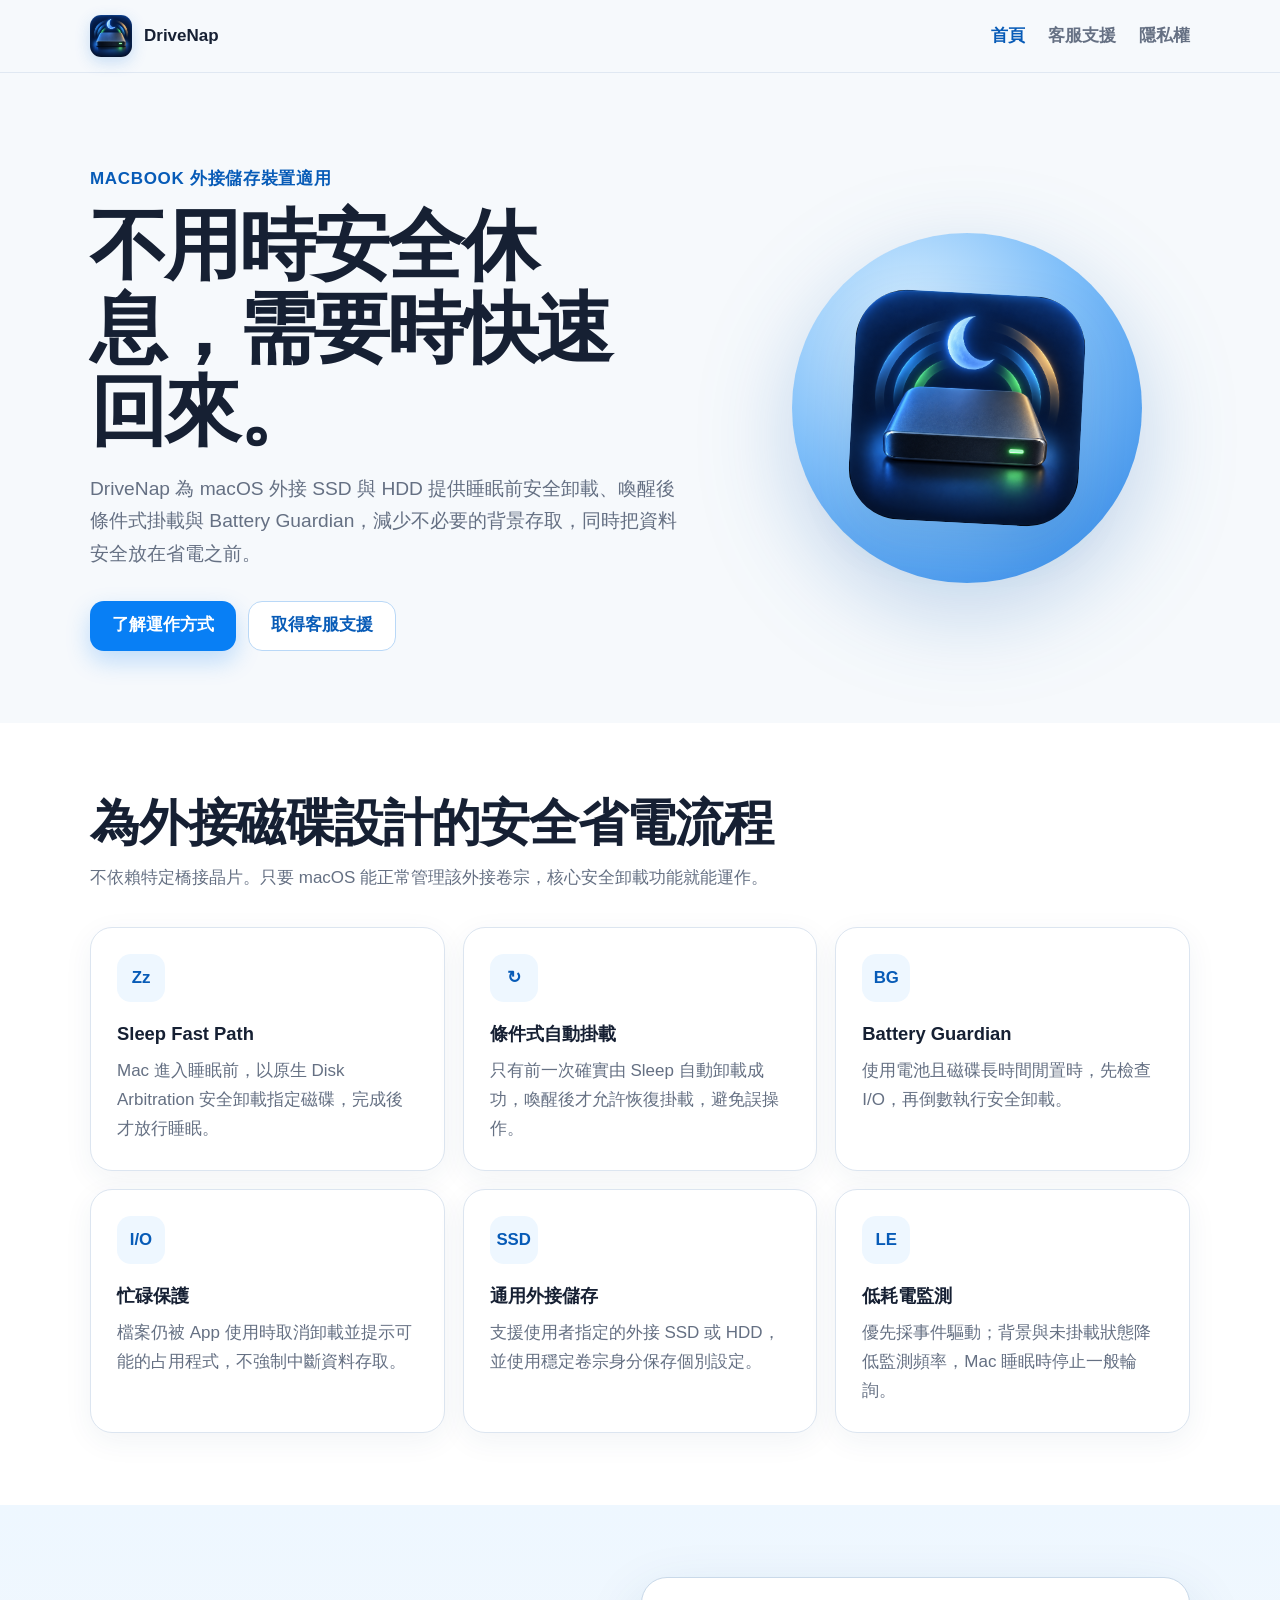
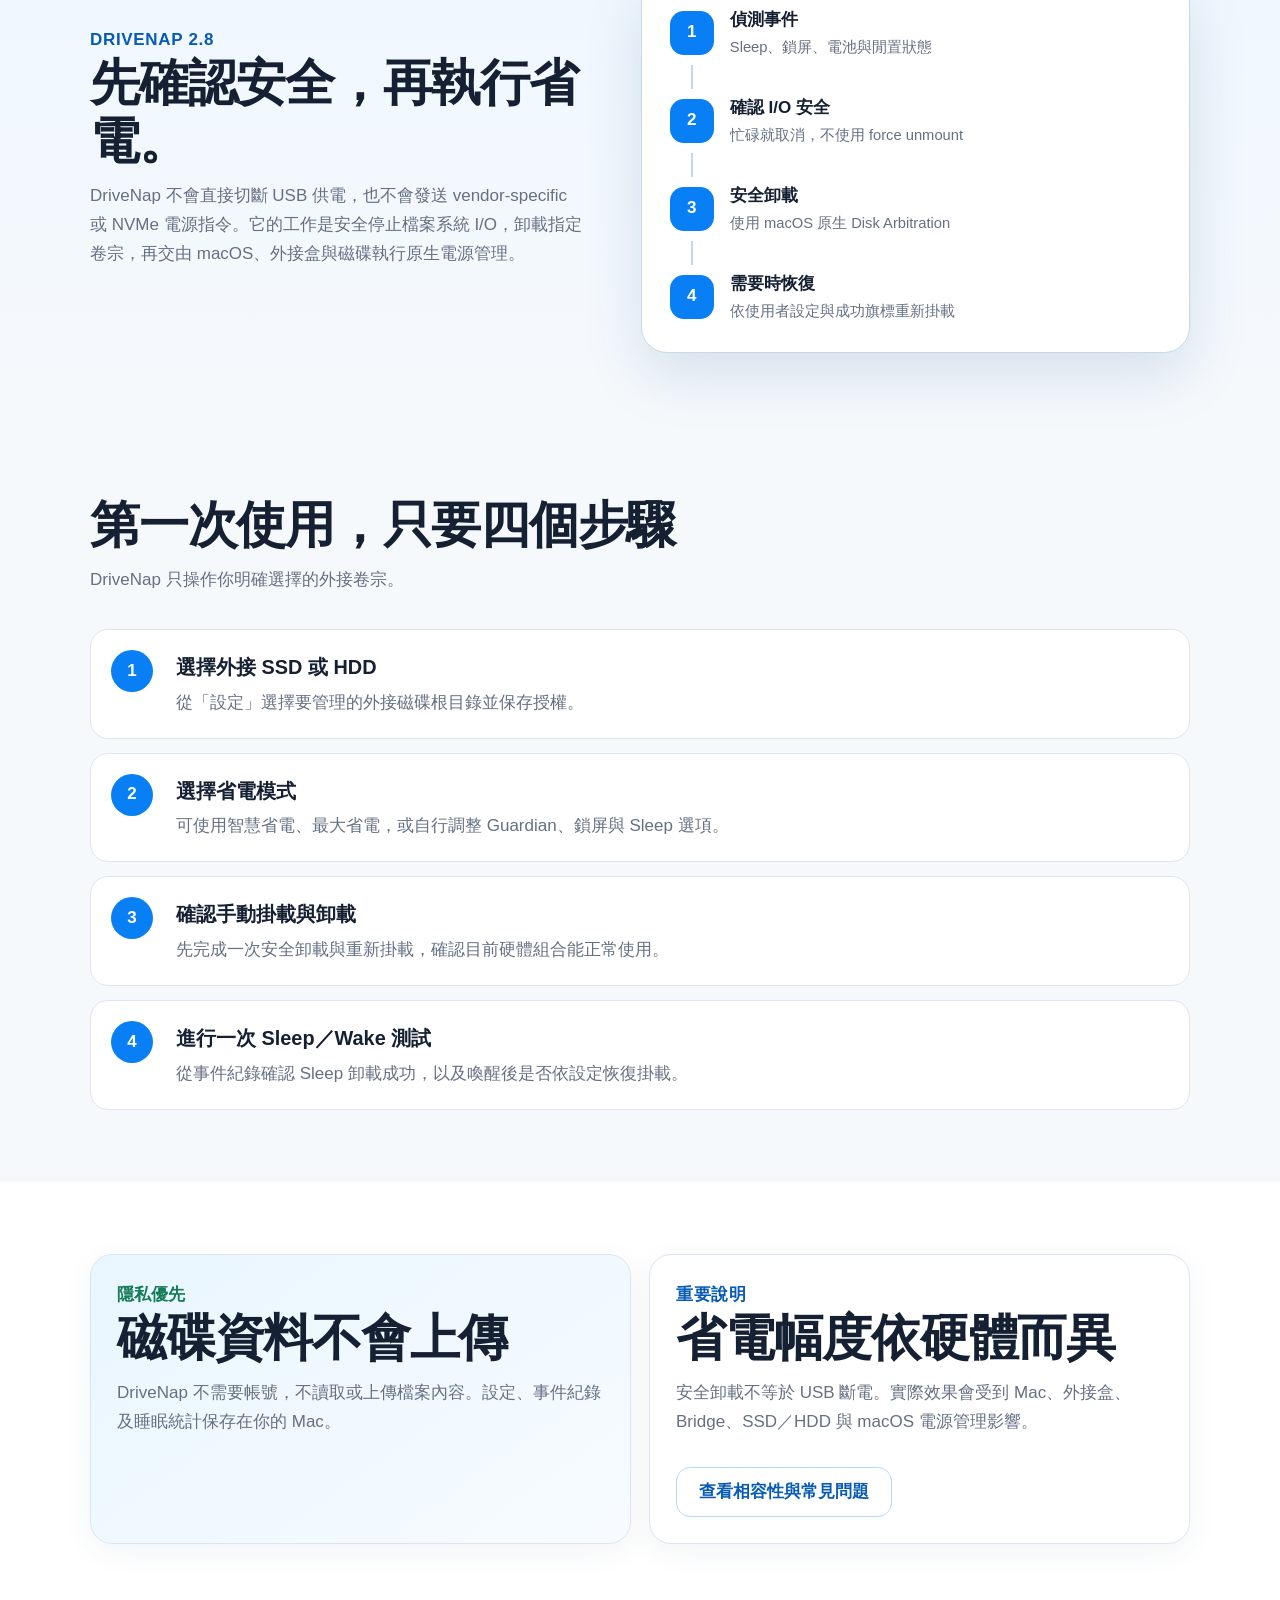
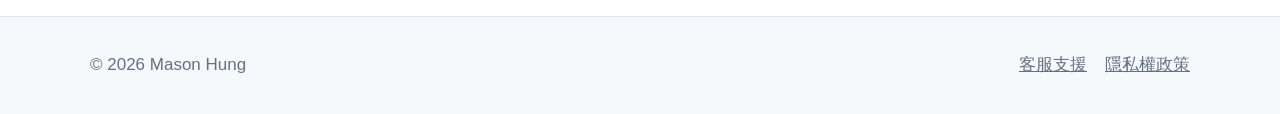
==== docs/index.html @ 6fca300c "Configure GitHub Pages from docs" ====
<!doctype html>
<html lang="zh-Hant">
<head>
  <meta charset="utf-8">
  <meta name="viewport" content="width=device-width, initial-scale=1">
  <meta name="description" content="DriveNap 是為 MacBook 外接 SSD 與 HDD 設計的安全卸載與省電管理工具。">
  <title>DriveNap｜Mac 外接磁碟 Energy Guardian</title>
  <link rel="icon" type="image/png" href="assets/app-icon.png">
  <link rel="stylesheet" href="styles.css">
</head>
<body>
  <header class="site-header">
    <div class="wrap nav">
      <a class="brand" href="index.html"><img src="assets/app-icon.png" alt=""><span>DriveNap</span></a>
      <nav class="nav-links" aria-label="主要導覽">
        <a href="index.html" aria-current="page">首頁</a>
        <a href="support.html">客服支援</a>
        <a href="privacy.html">隱私權</a>
      </nav>
    </div>
  </header>

  <main>
    <section class="hero">
      <div class="wrap hero-grid">
        <div>
          <div class="eyebrow">MACBOOK 外接儲存裝置適用</div>
          <h1>不用時安全休息，需要時快速回來。</h1>
          <p class="lead">DriveNap 為 macOS 外接 SSD 與 HDD 提供睡眠前安全卸載、喚醒後條件式掛載與 Battery Guardian，減少不必要的背景存取，同時把資料安全放在省電之前。</p>
          <div class="actions">
            <a class="button primary" href="#how">了解運作方式</a>
            <a class="button secondary" href="support.html">取得客服支援</a>
          </div>
        </div>
        <div class="hero-art" aria-label="DriveNap App 圖示">
          <img src="assets/app-icon.png" alt="DriveNap 藍色外接磁碟圖示">
        </div>
      </div>
    </section>

    <section class="section white" id="features">
      <div class="wrap">
        <div class="section-head"><h2>為外接磁碟設計的安全省電流程</h2><p>不依賴特定橋接晶片。只要 macOS 能正常管理該外接卷宗，核心安全卸載功能就能運作。</p></div>
        <div class="features">
          <article class="card"><div class="icon">Zz</div><h3>Sleep Fast Path</h3><p>Mac 進入睡眠前，以原生 Disk Arbitration 安全卸載指定磁碟，完成後才放行睡眠。</p></article>
          <article class="card"><div class="icon">↻</div><h3>條件式自動掛載</h3><p>只有前一次確實由 Sleep 自動卸載成功，喚醒後才允許恢復掛載，避免誤操作。</p></article>
          <article class="card"><div class="icon">BG</div><h3>Battery Guardian</h3><p>使用電池且磁碟長時間閒置時，先檢查 I/O，再倒數執行安全卸載。</p></article>
          <article class="card"><div class="icon">I/O</div><h3>忙碌保護</h3><p>檔案仍被 App 使用時取消卸載並提示可能的占用程式，不強制中斷資料存取。</p></article>
          <article class="card"><div class="icon">SSD</div><h3>通用外接儲存</h3><p>支援使用者指定的外接 SSD 或 HDD，並使用穩定卷宗身分保存個別設定。</p></article>
          <article class="card"><div class="icon">LE</div><h3>低耗電監測</h3><p>優先採事件驅動；背景與未掛載狀態降低監測頻率，Mac 睡眠時停止一般輪詢。</p></article>
        </div>
      </div>
    </section>

    <section class="section product" id="how">
      <div class="wrap product-grid">
        <div class="section-head"><div class="eyebrow">DRIVENAP 2.8</div><h2>先確認安全，再執行省電。</h2><p>DriveNap 不會直接切斷 USB 供電，也不會發送 vendor-specific 或 NVMe 電源指令。它的工作是安全停止檔案系統 I/O，卸載指定卷宗，再交由 macOS、外接盒與磁碟執行原生電源管理。</p></div>
        <div class="flow-card" aria-label="DriveNap 省電流程">
          <div class="flow-step"><span>1</span><div><strong>偵測事件</strong><small>Sleep、鎖屏、電池與閒置狀態</small></div></div>
          <div class="flow-line"></div>
          <div class="flow-step"><span>2</span><div><strong>確認 I/O 安全</strong><small>忙碌就取消，不使用 force unmount</small></div></div>
          <div class="flow-line"></div>
          <div class="flow-step"><span>3</span><div><strong>安全卸載</strong><small>使用 macOS 原生 Disk Arbitration</small></div></div>
          <div class="flow-line"></div>
          <div class="flow-step"><span>4</span><div><strong>需要時恢復</strong><small>依使用者設定與成功旗標重新掛載</small></div></div>
        </div>
      </div>
    </section>

    <section class="section" id="steps">
      <div class="wrap">
        <div class="section-head"><h2>第一次使用，只要四個步驟</h2><p>DriveNap 只操作你明確選擇的外接卷宗。</p></div>
        <div class="steps">
          <article class="step"><div><h3>選擇外接 SSD 或 HDD</h3><p>從「設定」選擇要管理的外接磁碟根目錄並保存授權。</p></div></article>
          <article class="step"><div><h3>選擇省電模式</h3><p>可使用智慧省電、最大省電，或自行調整 Guardian、鎖屏與 Sleep 選項。</p></div></article>
          <article class="step"><div><h3>確認手動掛載與卸載</h3><p>先完成一次安全卸載與重新掛載，確認目前硬體組合能正常使用。</p></div></article>
          <article class="step"><div><h3>進行一次 Sleep／Wake 測試</h3><p>從事件紀錄確認 Sleep 卸載成功，以及喚醒後是否依設定恢復掛載。</p></div></article>
        </div>
      </div>
    </section>

    <section class="section white">
      <div class="wrap trust">
        <article class="card"><div class="status">隱私優先</div><h2>磁碟資料不會上傳</h2><p>DriveNap 不需要帳號，不讀取或上傳檔案內容。設定、事件紀錄及睡眠統計保存在你的 Mac。</p></article>
        <article class="card"><div class="eyebrow">重要說明</div><h2>省電幅度依硬體而異</h2><p>安全卸載不等於 USB 斷電。實際效果會受到 Mac、外接盒、Bridge、SSD／HDD 與 macOS 電源管理影響。</p><div class="actions"><a class="button secondary" href="support.html">查看相容性與常見問題</a></div></article>
      </div>
    </section>
  </main>

  <footer class="site-footer"><div class="wrap footer-row"><span>© 2026 Mason Hung</span><nav><a href="support.html">客服支援</a><a href="privacy.html">隱私權政策</a></nav></div></footer>
</body>
</html>
---- docs/styles.css ----
:root {
  color-scheme: light;
  --blue: #087ff5;
  --blue-dark: #075bb7;
  --ink: #162033;
  --muted: #657083;
  --line: #dce5f0;
  --surface: #ffffff;
  --soft: #eef7ff;
  --page: #f6f9fc;
  --green: #137b55;
  --shadow: 0 18px 52px rgba(26, 73, 122, .11);
}

* { box-sizing: border-box; }
html { scroll-behavior: smooth; }
body { margin: 0; font-family: -apple-system, BlinkMacSystemFont, "SF Pro Text", "PingFang TC", "Noto Sans TC", sans-serif; color: var(--ink); background: var(--page); font-size: 17px; line-height: 1.7; }
a { color: var(--blue-dark); }
.wrap { width: min(1100px, calc(100% - 40px)); margin: 0 auto; }
.site-header { position: sticky; top: 0; z-index: 20; border-bottom: 1px solid rgba(220, 229, 240, .85); background: rgba(246, 249, 252, .88); backdrop-filter: blur(18px); }
.nav { min-height: 72px; display: flex; align-items: center; gap: 28px; }
.brand { display: flex; align-items: center; gap: 12px; color: var(--ink); font-weight: 760; text-decoration: none; }
.brand img { width: 42px; height: 42px; border-radius: 11px; box-shadow: 0 5px 16px rgba(0, 105, 215, .2); }
.nav-links { margin-left: auto; display: flex; gap: 23px; }
.nav-links a { color: var(--muted); font-weight: 620; text-decoration: none; }
.nav-links a:hover, .nav-links a[aria-current="page"] { color: var(--blue-dark); }
.hero { padding: 92px 0 72px; overflow: hidden; }
.hero-grid { display: grid; grid-template-columns: 1.14fr .86fr; gap: 64px; align-items: center; }
.eyebrow { color: var(--blue-dark); font-weight: 760; letter-spacing: .04em; }
h1 { max-width: 780px; margin: 10px 0 20px; font-size: clamp(2.5rem, 6vw, 4.9rem); line-height: 1.08; letter-spacing: -.035em; }
.lead { max-width: 690px; color: var(--muted); font-size: 1.2rem; }
.actions { display: flex; flex-wrap: wrap; gap: 12px; margin-top: 30px; }
.button { display: inline-flex; align-items: center; justify-content: center; min-height: 50px; padding: 0 22px; border-radius: 14px; font-weight: 730; text-decoration: none; }
.button.primary { color: white; background: var(--blue); box-shadow: 0 10px 24px rgba(8, 127, 245, .24); }
.button.secondary { color: var(--blue-dark); border: 1px solid #b9d8f7; background: var(--surface); }
.hero-art { position: relative; display: grid; place-items: center; min-height: 390px; }
.hero-art::before { content: ""; position: absolute; width: 350px; height: 350px; border-radius: 50%; background: radial-gradient(circle at 34% 26%, #d8efff, #7ebef9 48%, #247ee2 100%); filter: drop-shadow(0 28px 45px rgba(28, 105, 184, .25)); }
.hero-art img { position: relative; width: 230px; height: 230px; border-radius: 52px; box-shadow: var(--shadow); transform: rotate(3deg); }
.section { padding: 72px 0; }
.section.white { background: var(--surface); }
.section-head { max-width: 730px; margin-bottom: 34px; }
.section h2 { margin: 0 0 12px; font-size: clamp(2rem, 4vw, 3.1rem); line-height: 1.16; letter-spacing: -.025em; }
.section-head p { margin: 0; color: var(--muted); }
.features { display: grid; grid-template-columns: repeat(3, 1fr); gap: 18px; }
.card { padding: 26px; border: 1px solid var(--line); border-radius: 22px; background: var(--surface); box-shadow: 0 8px 30px rgba(30, 70, 110, .06); }
.card .icon { display: grid; place-items: center; width: 48px; height: 48px; margin-bottom: 16px; border-radius: 14px; color: var(--blue-dark); background: var(--soft); font-size: 1.05rem; font-weight: 800; }
.card h3 { margin: 0 0 8px; font-size: 1.15rem; }
.card p { margin: 0; color: var(--muted); }
.product { background: linear-gradient(180deg, #eef7ff 0%, #f6f9fc 100%); }
.product-grid { display: grid; grid-template-columns: .95fr 1.05fr; gap: 54px; align-items: center; }
.flow-card { padding: 28px; border: 1px solid #c9d9e9; border-radius: 26px; background: var(--surface); box-shadow: 0 22px 60px rgba(28, 78, 128, .14); }
.flow-step { display: flex; gap: 16px; align-items: center; }
.flow-step > span { display: grid; flex: 0 0 44px; place-items: center; width: 44px; height: 44px; border-radius: 14px; color: white; background: var(--blue); font-weight: 800; }
.flow-step strong, .flow-step small { display: block; }
.flow-step small { color: var(--muted); font-size: .92rem; }
.flow-line { width: 2px; height: 24px; margin: 5px 0 5px 21px; background: #bfdaef; }
.steps { counter-reset: step; display: grid; gap: 14px; }
.step { display: grid; grid-template-columns: 48px 1fr; gap: 17px; align-items: start; padding: 20px; border: 1px solid var(--line); border-radius: 18px; background: var(--surface); }
.step::before { counter-increment: step; content: counter(step); display: grid; place-items: center; width: 42px; height: 42px; border-radius: 50%; color: white; background: var(--blue); font-weight: 800; }
.step h3 { margin: 1px 0 4px; }
.step p { margin: 0; color: var(--muted); }
.trust { display: grid; grid-template-columns: 1fr 1fr; gap: 18px; }
.trust .card:first-child { background: linear-gradient(145deg, #e9f6ff, #f7fbff); }
.status { color: var(--green); font-weight: 760; }
.page-hero { padding: 66px 0 28px; }
.page-hero p { max-width: 760px; color: var(--muted); }
.legal { padding: 24px 0 84px; }
.legal article { max-width: 840px; padding: clamp(24px, 5vw, 52px); border: 1px solid var(--line); border-radius: 26px; background: var(--surface); box-shadow: var(--shadow); }
.legal h2 { margin-top: 34px; margin-bottom: 8px; font-size: 1.35rem; }
.legal h2:first-child { margin-top: 0; }
.legal p, .legal li { color: #49566a; }
.legal ul, .legal ol { padding-left: 1.3rem; }
.note { margin: 28px 0 0; padding: 18px 20px; border-left: 4px solid var(--blue); border-radius: 10px; background: var(--soft); }
.faq { display: grid; gap: 12px; }
details { padding: 19px 20px; border: 1px solid var(--line); border-radius: 16px; background: var(--surface); }
summary { cursor: pointer; font-weight: 730; }
details p { margin: 10px 0 0; color: var(--muted); }
.contact-card { margin-top: 26px; padding: 28px; border-radius: 22px; color: white; background: linear-gradient(135deg, #087ff5, #1751b9); }
.contact-card h2 { margin-top: 0; }
.contact-card p, .contact-card a { color: white; }
.contact-card a { font-weight: 760; }
.site-footer { padding: 34px 0; border-top: 1px solid var(--line); color: var(--muted); }
.footer-row { display: flex; align-items: center; gap: 18px; }
.footer-row nav { margin-left: auto; display: flex; gap: 18px; }
.footer-row a { color: var(--muted); }

@media (max-width: 760px) {
  .wrap { width: min(100% - 28px, 680px); }
  .nav { min-height: 64px; }
  .brand span { display: none; }
  .nav-links { gap: 14px; font-size: .93rem; }
  .hero { padding: 56px 0 44px; }
  .hero-grid, .product-grid { grid-template-columns: 1fr; gap: 22px; }
  .hero-art { min-height: 285px; order: -1; }
  .hero-art::before { width: 260px; height: 260px; }
  .hero-art img { width: 170px; height: 170px; border-radius: 38px; }
  .features, .trust { grid-template-columns: 1fr; }
  .section { padding: 52px 0; }
  .footer-row { align-items: flex-start; flex-direction: column; }
  .footer-row nav { margin-left: 0; flex-wrap: wrap; }
}

@media (prefers-reduced-motion: no-preference) {
  .button, .card { transition: transform .18s ease, box-shadow .18s ease; }
  .button:hover, .card:hover { transform: translateY(-2px); }
}
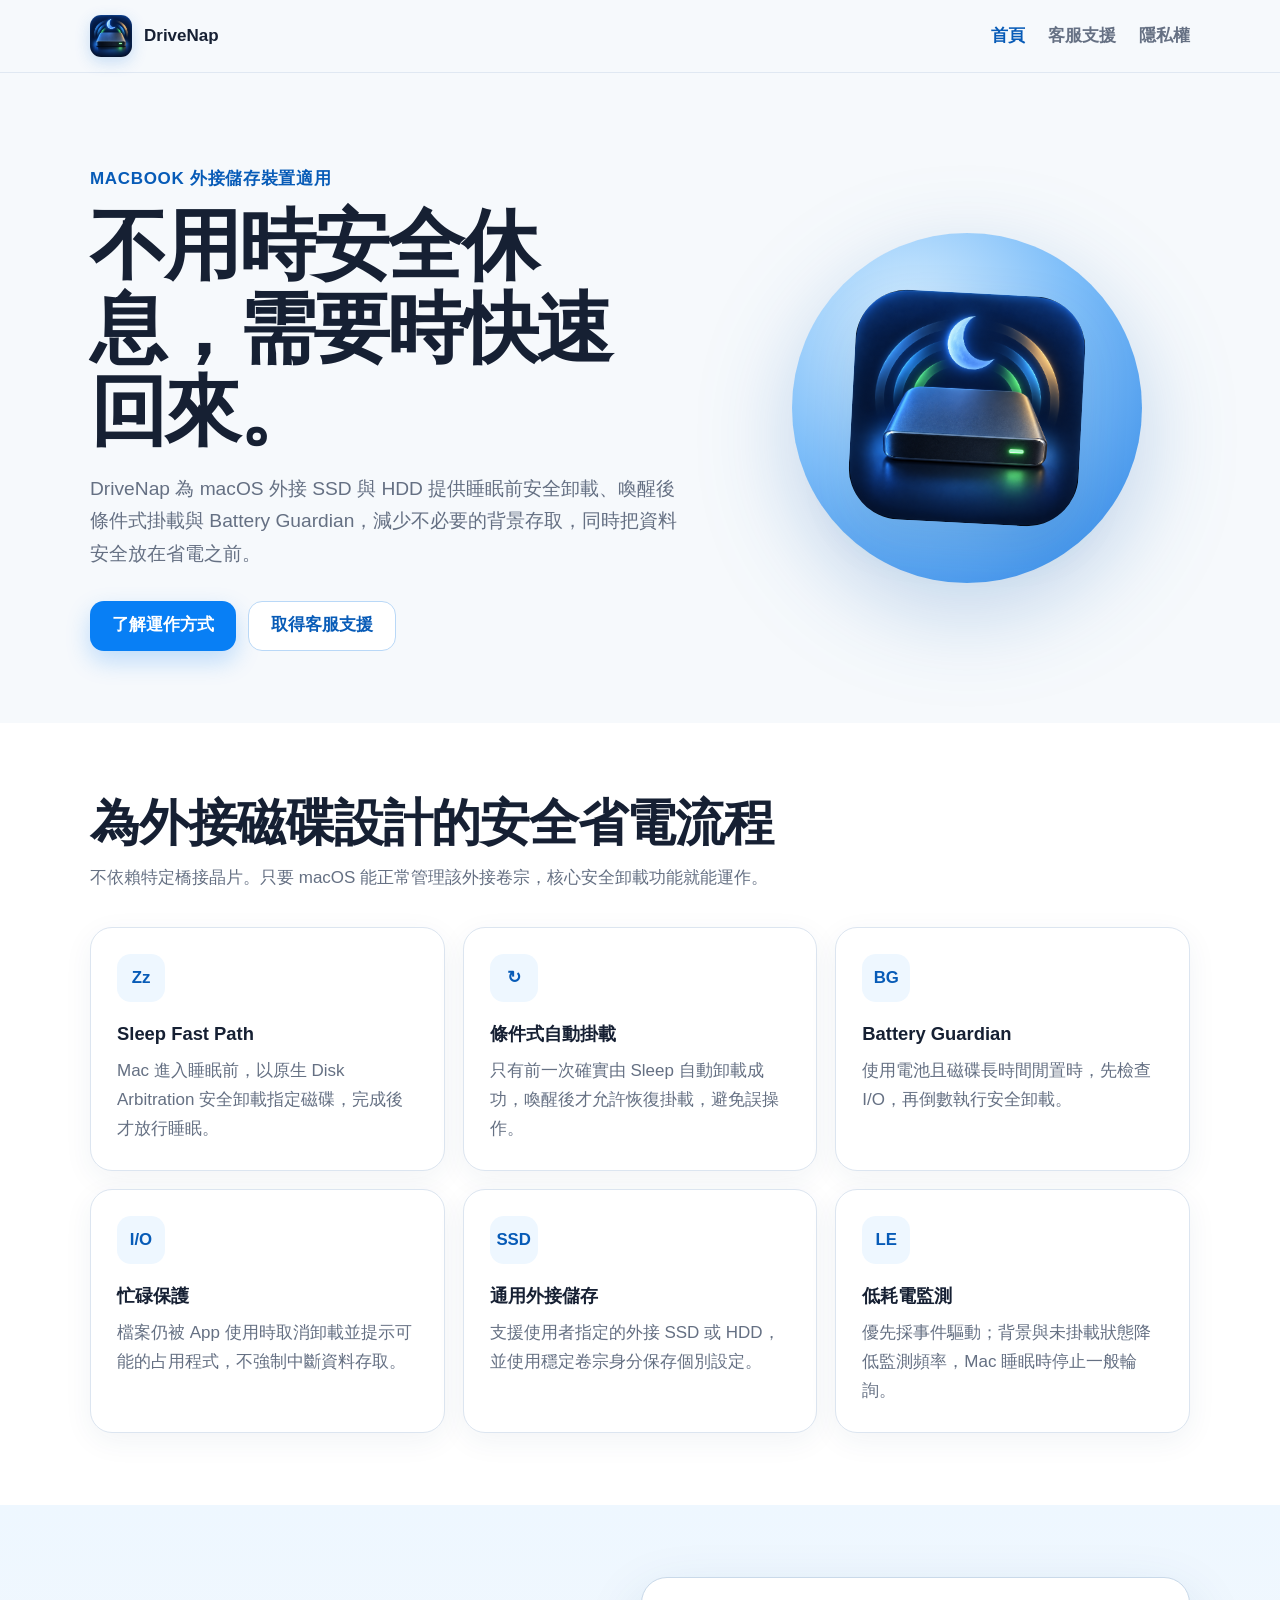
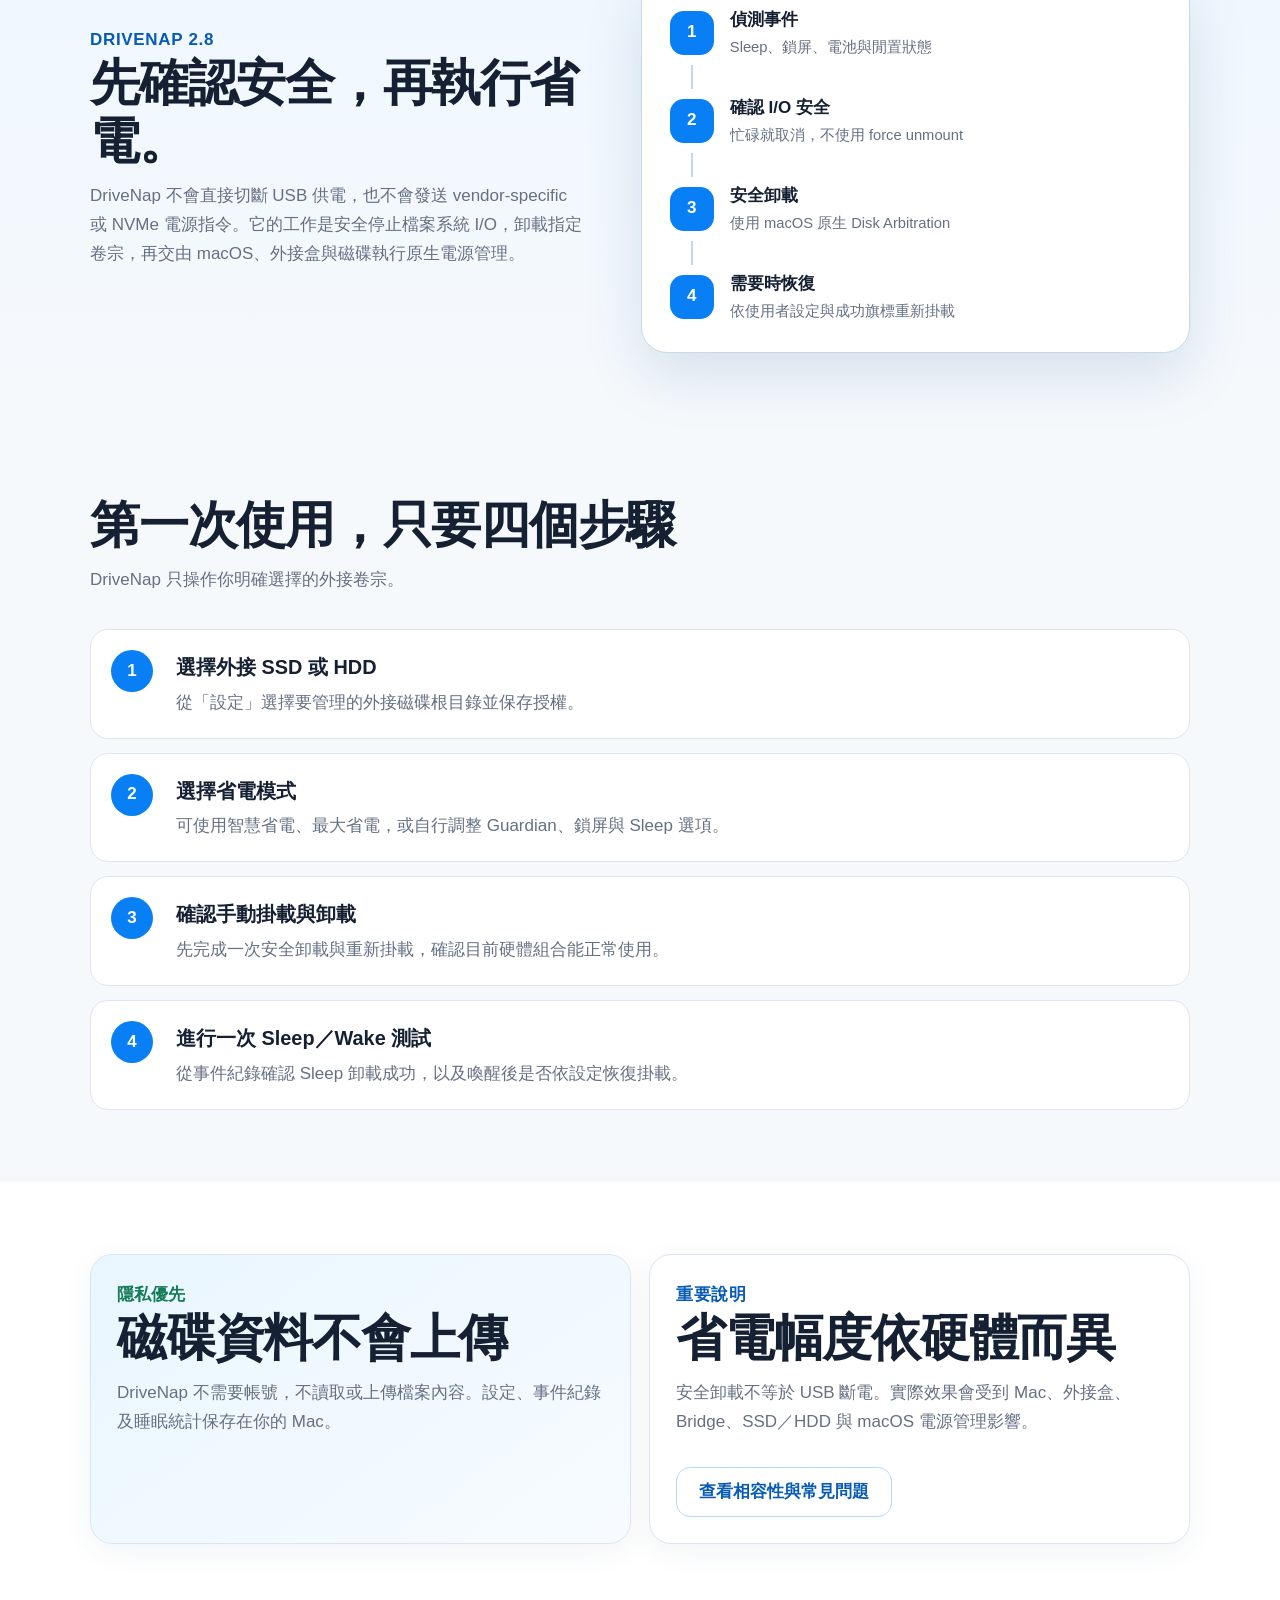
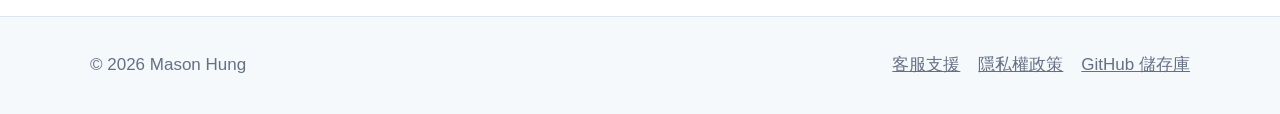
==== commit 8354e8d1: "Add GitHub repository link to site footer" ====
--- a/docs/index.html
+++ b/docs/index.html
@@ -87,6 +87,6 @@
     </section>
   </main>
 
-  <footer class="site-footer"><div class="wrap footer-row"><span>© 2026 Mason Hung</span><nav><a href="support.html">客服支援</a><a href="privacy.html">隱私權政策</a></nav></div></footer>
+  <footer class="site-footer"><div class="wrap footer-row"><span>© 2026 Mason Hung</span><nav><a href="support.html">客服支援</a><a href="privacy.html">隱私權政策</a><a href="https://github.com/MasonHung8888/drivenap-support">GitHub 儲存庫</a></nav></div></footer>
 </body>
 </html>
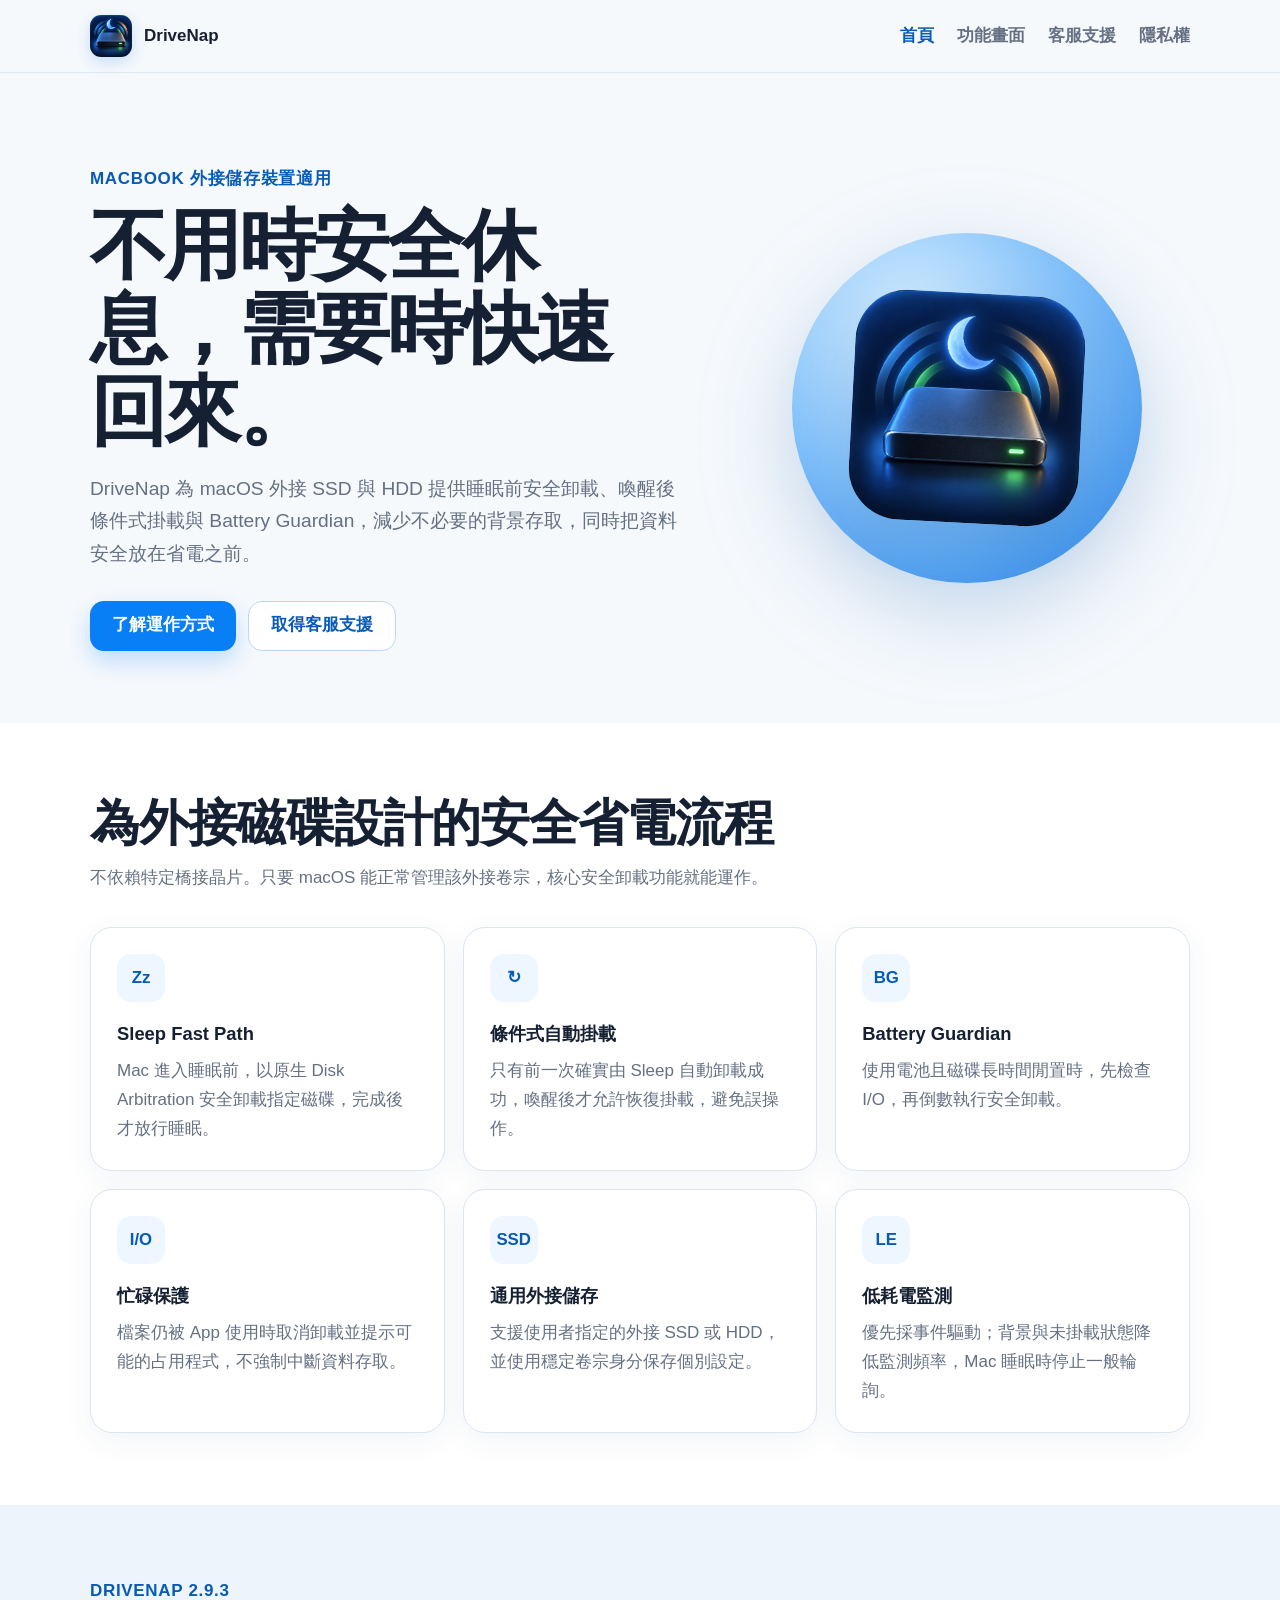
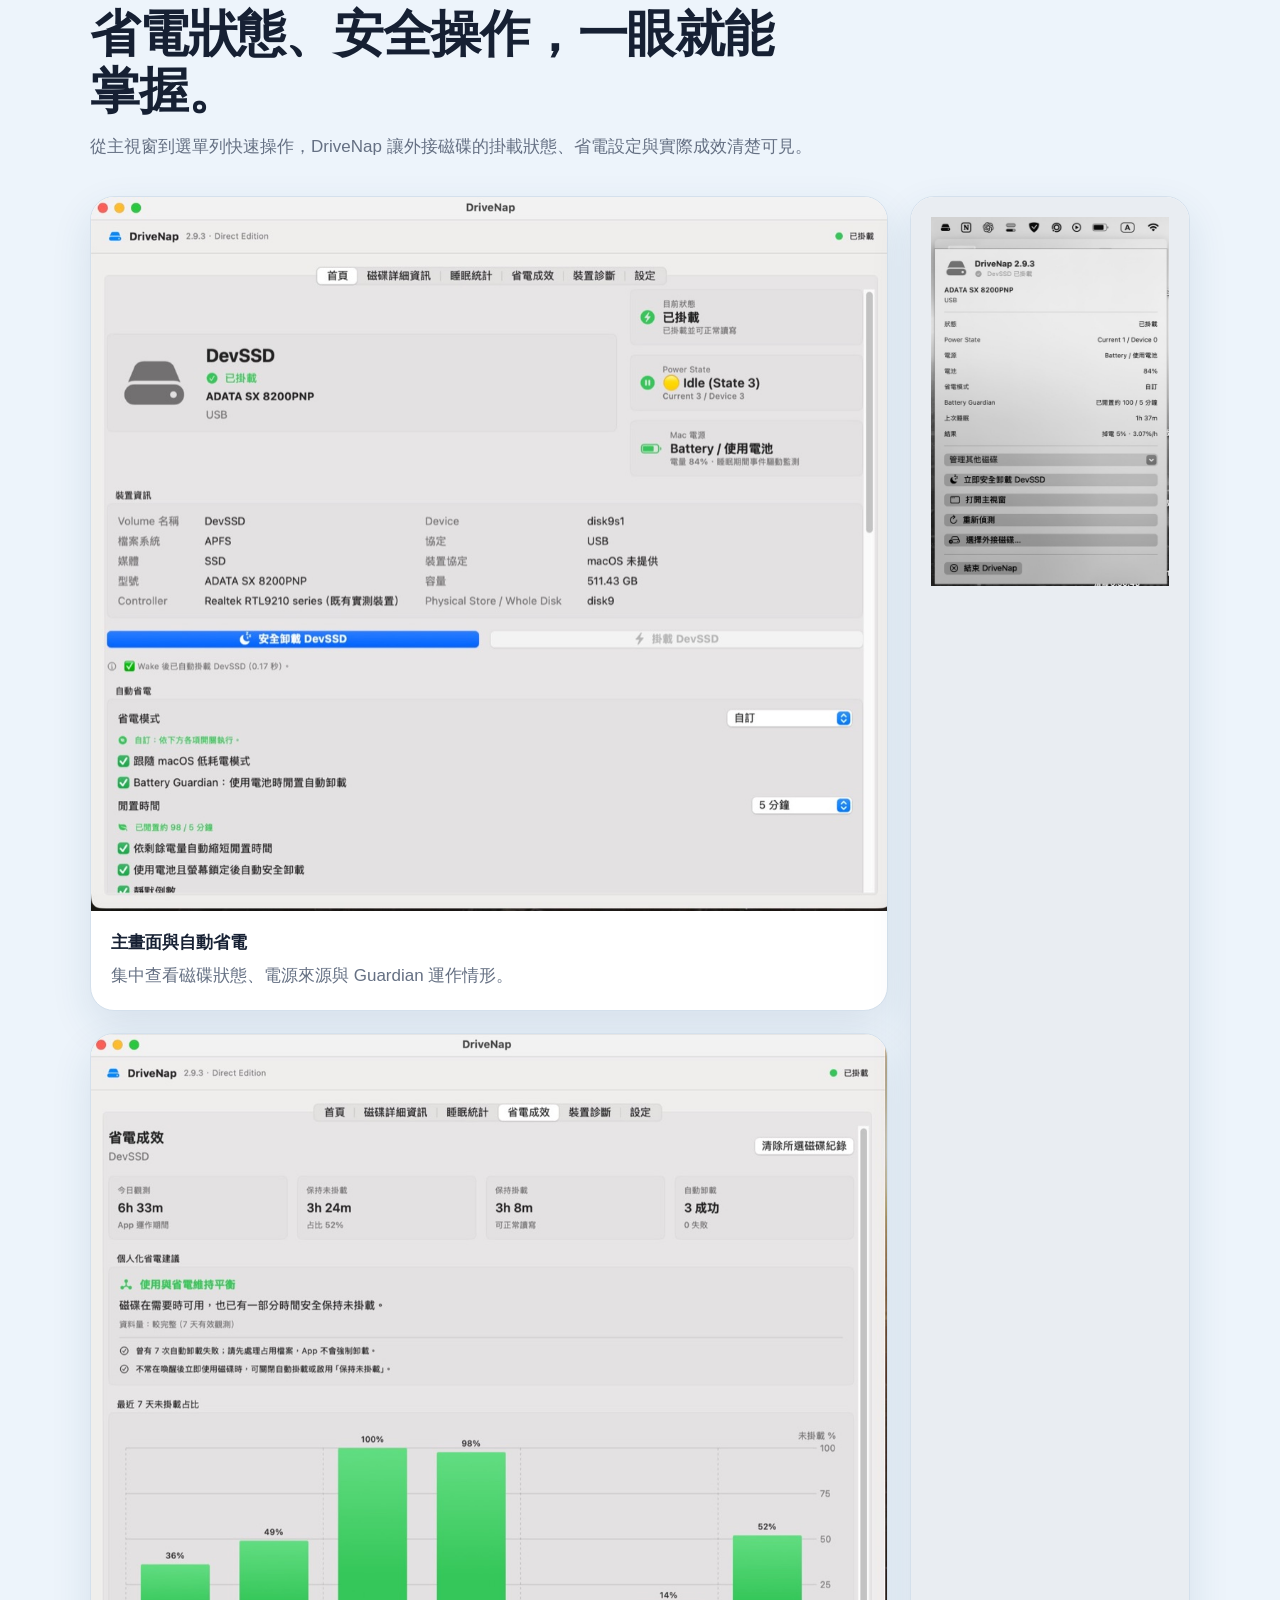
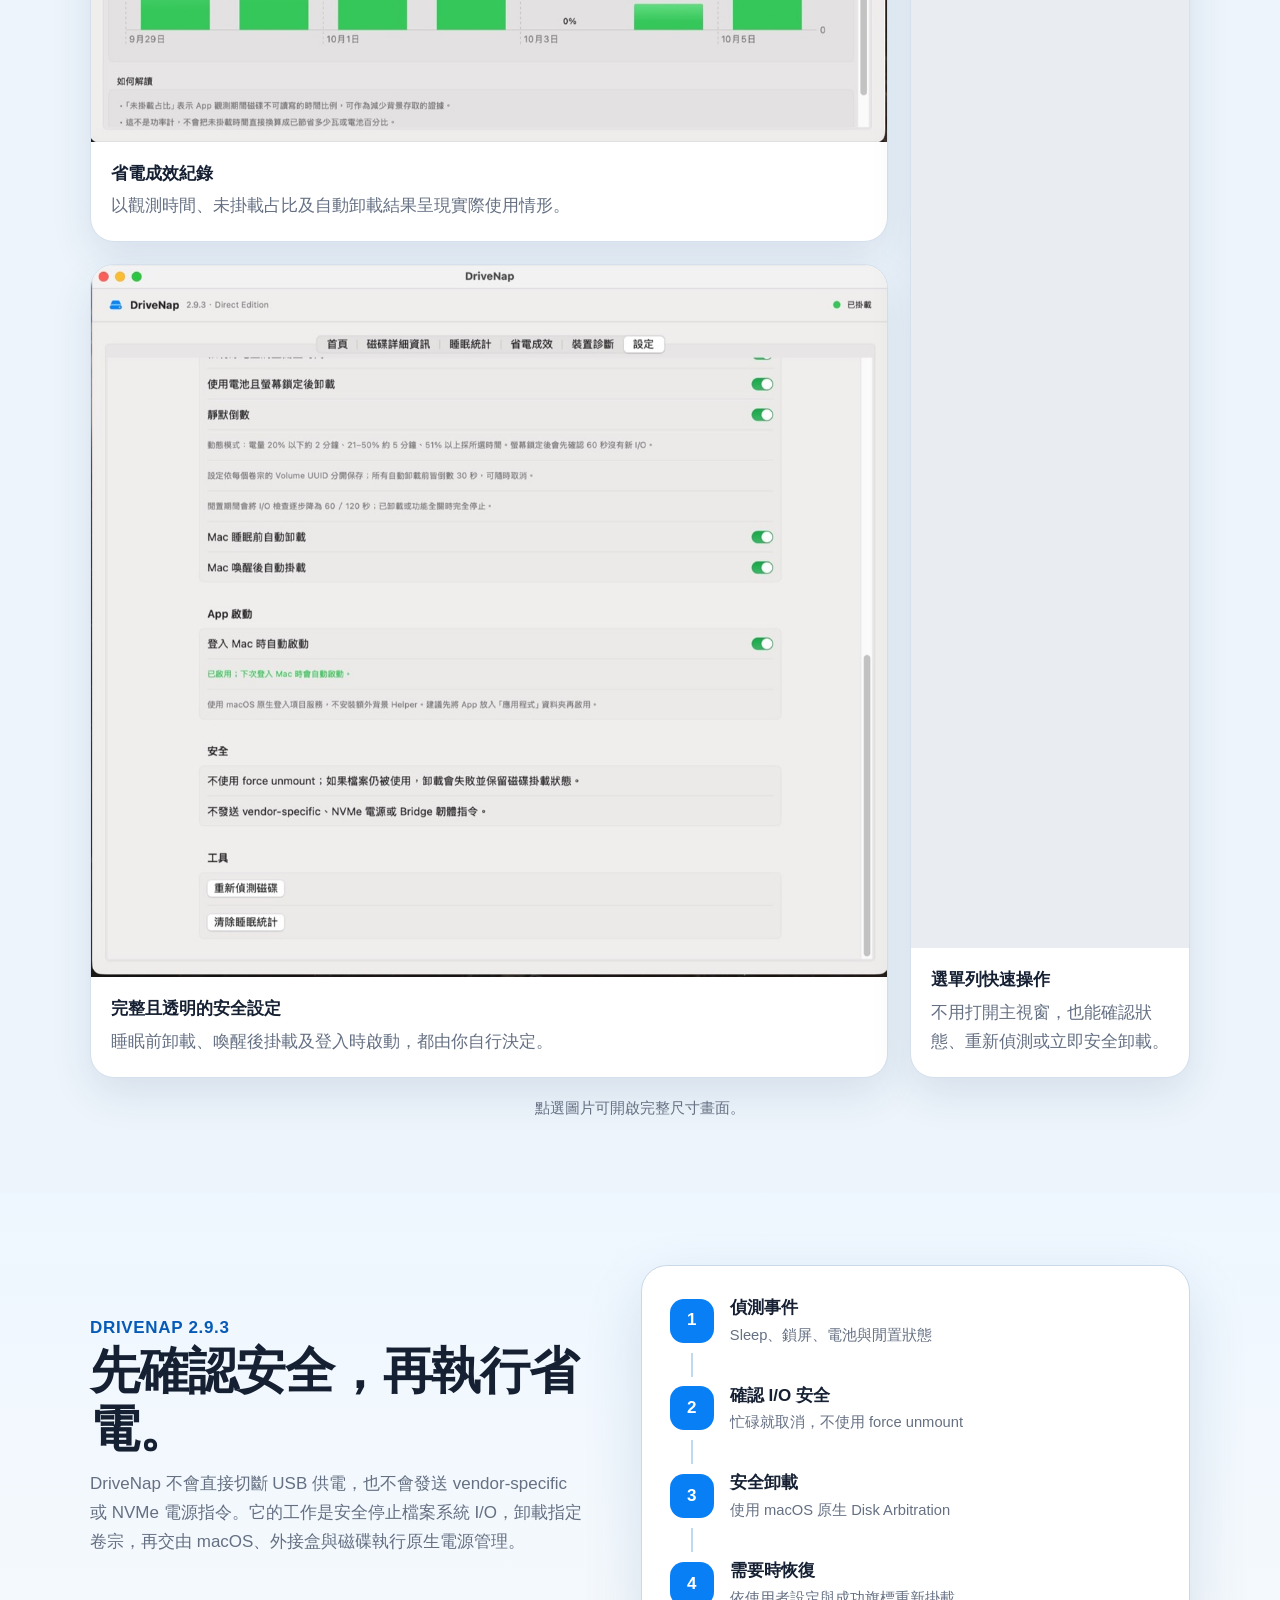
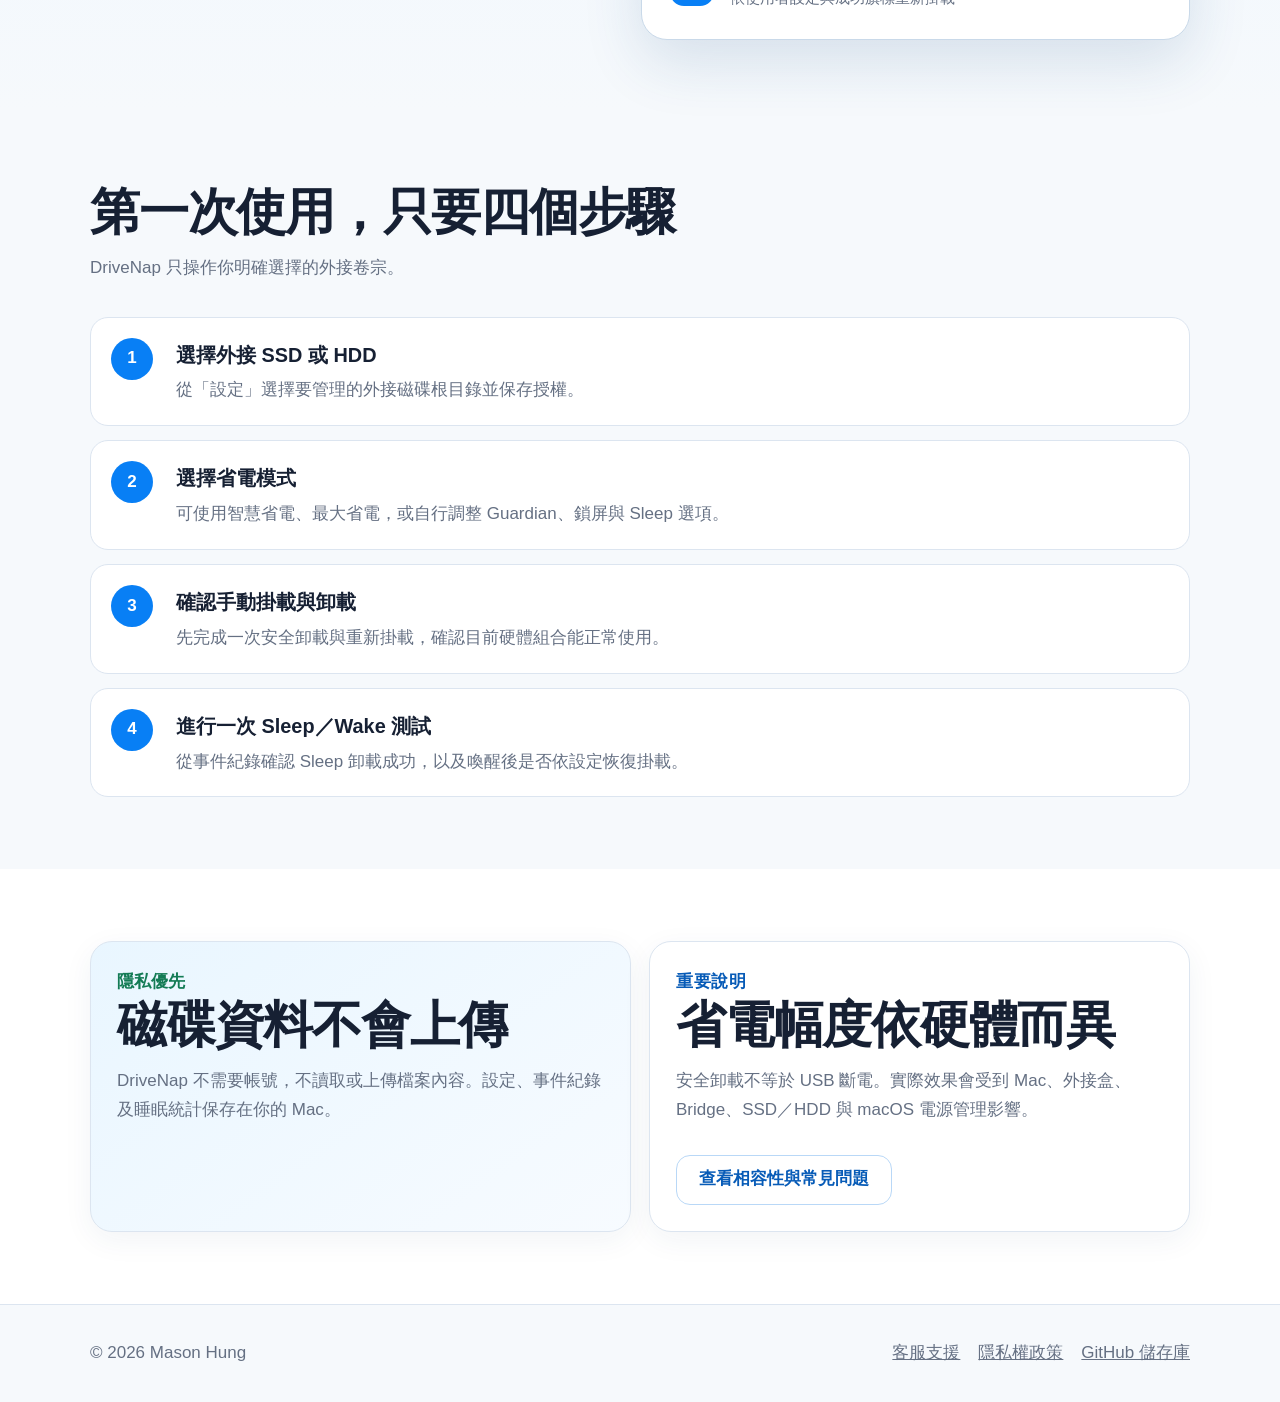
==== commit b886edb3: "Add DriveNap 2.9.3 product screenshots" ====
--- a/docs/index.html
+++ b/docs/index.html
@@ -14,6 +14,7 @@
       <a class="brand" href="index.html"><img src="assets/app-icon.png" alt=""><span>DriveNap</span></a>
       <nav class="nav-links" aria-label="主要導覽">
         <a href="index.html" aria-current="page">首頁</a>
+        <a href="#screenshots">功能畫面</a>
         <a href="support.html">客服支援</a>
         <a href="privacy.html">隱私權</a>
       </nav>
@@ -52,9 +53,46 @@
       </div>
     </section>
 
+    <section class="section screenshots" id="screenshots">
+      <div class="wrap">
+        <div class="section-head">
+          <div class="eyebrow">DRIVENAP 2.9.3</div>
+          <h2>省電狀態、安全操作，一眼就能掌握。</h2>
+          <p>從主視窗到選單列快速操作，DriveNap 讓外接磁碟的掛載狀態、省電設定與實際成效清楚可見。</p>
+        </div>
+        <div class="screenshot-grid">
+          <figure class="screenshot-card screenshot-wide">
+            <a href="assets/drivenap-home.jpg" target="_blank" rel="noopener">
+              <img src="assets/drivenap-home.jpg" alt="DriveNap 主畫面，顯示外接 SSD 狀態、Power State 與 Battery Guardian 設定" loading="lazy">
+            </a>
+            <figcaption><strong>主畫面與自動省電</strong><span>集中查看磁碟狀態、電源來源與 Guardian 運作情形。</span></figcaption>
+          </figure>
+          <figure class="screenshot-card screenshot-wide">
+            <a href="assets/drivenap-energy-evidence.jpg" target="_blank" rel="noopener">
+              <img src="assets/drivenap-energy-evidence.jpg" alt="DriveNap 省電成效頁面，顯示掛載時間、自動卸載與七日統計圖表" loading="lazy">
+            </a>
+            <figcaption><strong>省電成效紀錄</strong><span>以觀測時間、未掛載占比及自動卸載結果呈現實際使用情形。</span></figcaption>
+          </figure>
+          <figure class="screenshot-card screenshot-wide">
+            <a href="assets/drivenap-settings.jpg" target="_blank" rel="noopener">
+              <img src="assets/drivenap-settings.jpg" alt="DriveNap 設定頁面，顯示睡眠前卸載、喚醒後掛載與登入時啟動選項" loading="lazy">
+            </a>
+            <figcaption><strong>完整且透明的安全設定</strong><span>睡眠前卸載、喚醒後掛載及登入時啟動，都由你自行決定。</span></figcaption>
+          </figure>
+          <figure class="screenshot-card screenshot-menu">
+            <a href="assets/drivenap-menu-bar.jpg" target="_blank" rel="noopener">
+              <img src="assets/drivenap-menu-bar.jpg" alt="DriveNap 選單列面板，提供磁碟狀態、安全卸載與開啟主視窗等快捷操作" loading="lazy">
+            </a>
+            <figcaption><strong>選單列快速操作</strong><span>不用打開主視窗，也能確認狀態、重新偵測或立即安全卸載。</span></figcaption>
+          </figure>
+        </div>
+        <p class="screenshot-note">點選圖片可開啟完整尺寸畫面。</p>
+      </div>
+    </section>
+
     <section class="section product" id="how">
       <div class="wrap product-grid">
-        <div class="section-head"><div class="eyebrow">DRIVENAP 2.8</div><h2>先確認安全，再執行省電。</h2><p>DriveNap 不會直接切斷 USB 供電，也不會發送 vendor-specific 或 NVMe 電源指令。它的工作是安全停止檔案系統 I/O，卸載指定卷宗，再交由 macOS、外接盒與磁碟執行原生電源管理。</p></div>
+        <div class="section-head"><div class="eyebrow">DRIVENAP 2.9.3</div><h2>先確認安全，再執行省電。</h2><p>DriveNap 不會直接切斷 USB 供電，也不會發送 vendor-specific 或 NVMe 電源指令。它的工作是安全停止檔案系統 I/O，卸載指定卷宗，再交由 macOS、外接盒與磁碟執行原生電源管理。</p></div>
         <div class="flow-card" aria-label="DriveNap 省電流程">
           <div class="flow-step"><span>1</span><div><strong>偵測事件</strong><small>Sleep、鎖屏、電池與閒置狀態</small></div></div>
           <div class="flow-line"></div>
--- a/docs/styles.css
+++ b/docs/styles.css
@@ -46,6 +46,20 @@
 .card .icon { display: grid; place-items: center; width: 48px; height: 48px; margin-bottom: 16px; border-radius: 14px; color: var(--blue-dark); background: var(--soft); font-size: 1.05rem; font-weight: 800; }
 .card h3 { margin: 0 0 8px; font-size: 1.15rem; }
 .card p { margin: 0; color: var(--muted); }
+.screenshots { background: #edf4fb; }
+.screenshot-grid { display: grid; grid-template-columns: minmax(0, 1.55fr) minmax(280px, .45fr); gap: 22px; align-items: stretch; }
+.screenshot-card { overflow: hidden; margin: 0; border: 1px solid #d4e0ec; border-radius: 24px; background: var(--surface); box-shadow: 0 16px 42px rgba(30, 70, 110, .11); }
+.screenshot-card a { display: grid; overflow: hidden; background: #e9edf2; }
+.screenshot-card img { display: block; width: 100%; height: auto; transition: transform .22s ease; }
+.screenshot-card a:hover img { transform: scale(1.012); }
+.screenshot-wide { grid-column: 1; }
+.screenshot-menu { grid-column: 2; grid-row: 1 / span 3; display: flex; flex-direction: column; }
+.screenshot-menu a { flex: 1; place-items: start center; padding: 20px; }
+.screenshot-menu img { width: min(100%, 560px); height: auto; max-height: 900px; object-fit: contain; }
+.screenshot-card figcaption { display: grid; gap: 4px; padding: 18px 20px 20px; }
+.screenshot-card figcaption strong { font-size: 1.05rem; }
+.screenshot-card figcaption span, .screenshot-note { color: var(--muted); }
+.screenshot-note { margin: 18px 0 0; text-align: center; font-size: .92rem; }
 .product { background: linear-gradient(180deg, #eef7ff 0%, #f6f9fc 100%); }
 .product-grid { display: grid; grid-template-columns: .95fr 1.05fr; gap: 54px; align-items: center; }
 .flow-card { padding: 28px; border: 1px solid #c9d9e9; border-radius: 26px; background: var(--surface); box-shadow: 0 22px 60px rgba(28, 78, 128, .14); }
@@ -89,12 +103,17 @@
   .nav { min-height: 64px; }
   .brand span { display: none; }
   .nav-links { gap: 14px; font-size: .93rem; }
+  .nav-links a[href="#screenshots"] { display: none; }
   .hero { padding: 56px 0 44px; }
   .hero-grid, .product-grid { grid-template-columns: 1fr; gap: 22px; }
   .hero-art { min-height: 285px; order: -1; }
   .hero-art::before { width: 260px; height: 260px; }
   .hero-art img { width: 170px; height: 170px; border-radius: 38px; }
   .features, .trust { grid-template-columns: 1fr; }
+  .screenshot-grid { grid-template-columns: 1fr; }
+  .screenshot-wide, .screenshot-menu { grid-column: 1; grid-row: auto; }
+  .screenshot-menu a { padding: 16px; }
+  .screenshot-menu img { width: min(100%, 440px); max-height: none; }
   .section { padding: 52px 0; }
   .footer-row { align-items: flex-start; flex-direction: column; }
   .footer-row nav { margin-left: 0; flex-wrap: wrap; }
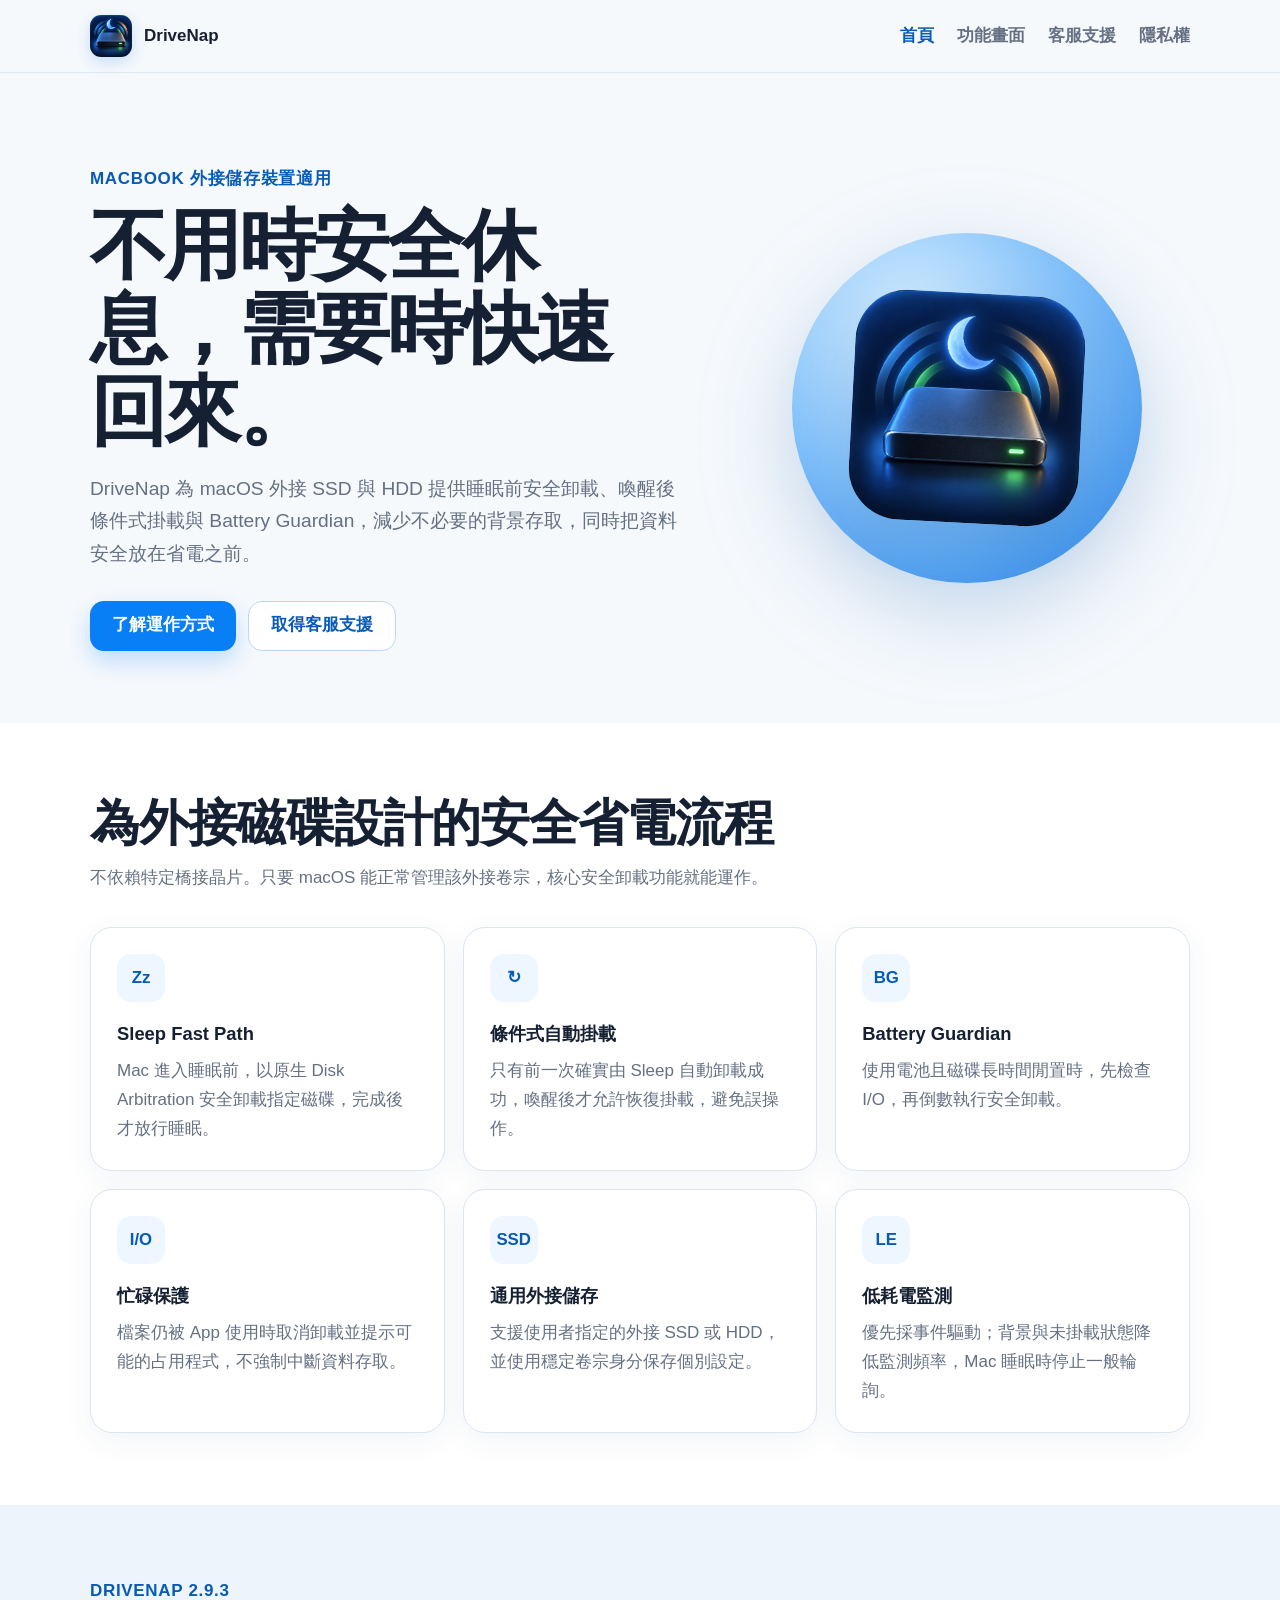
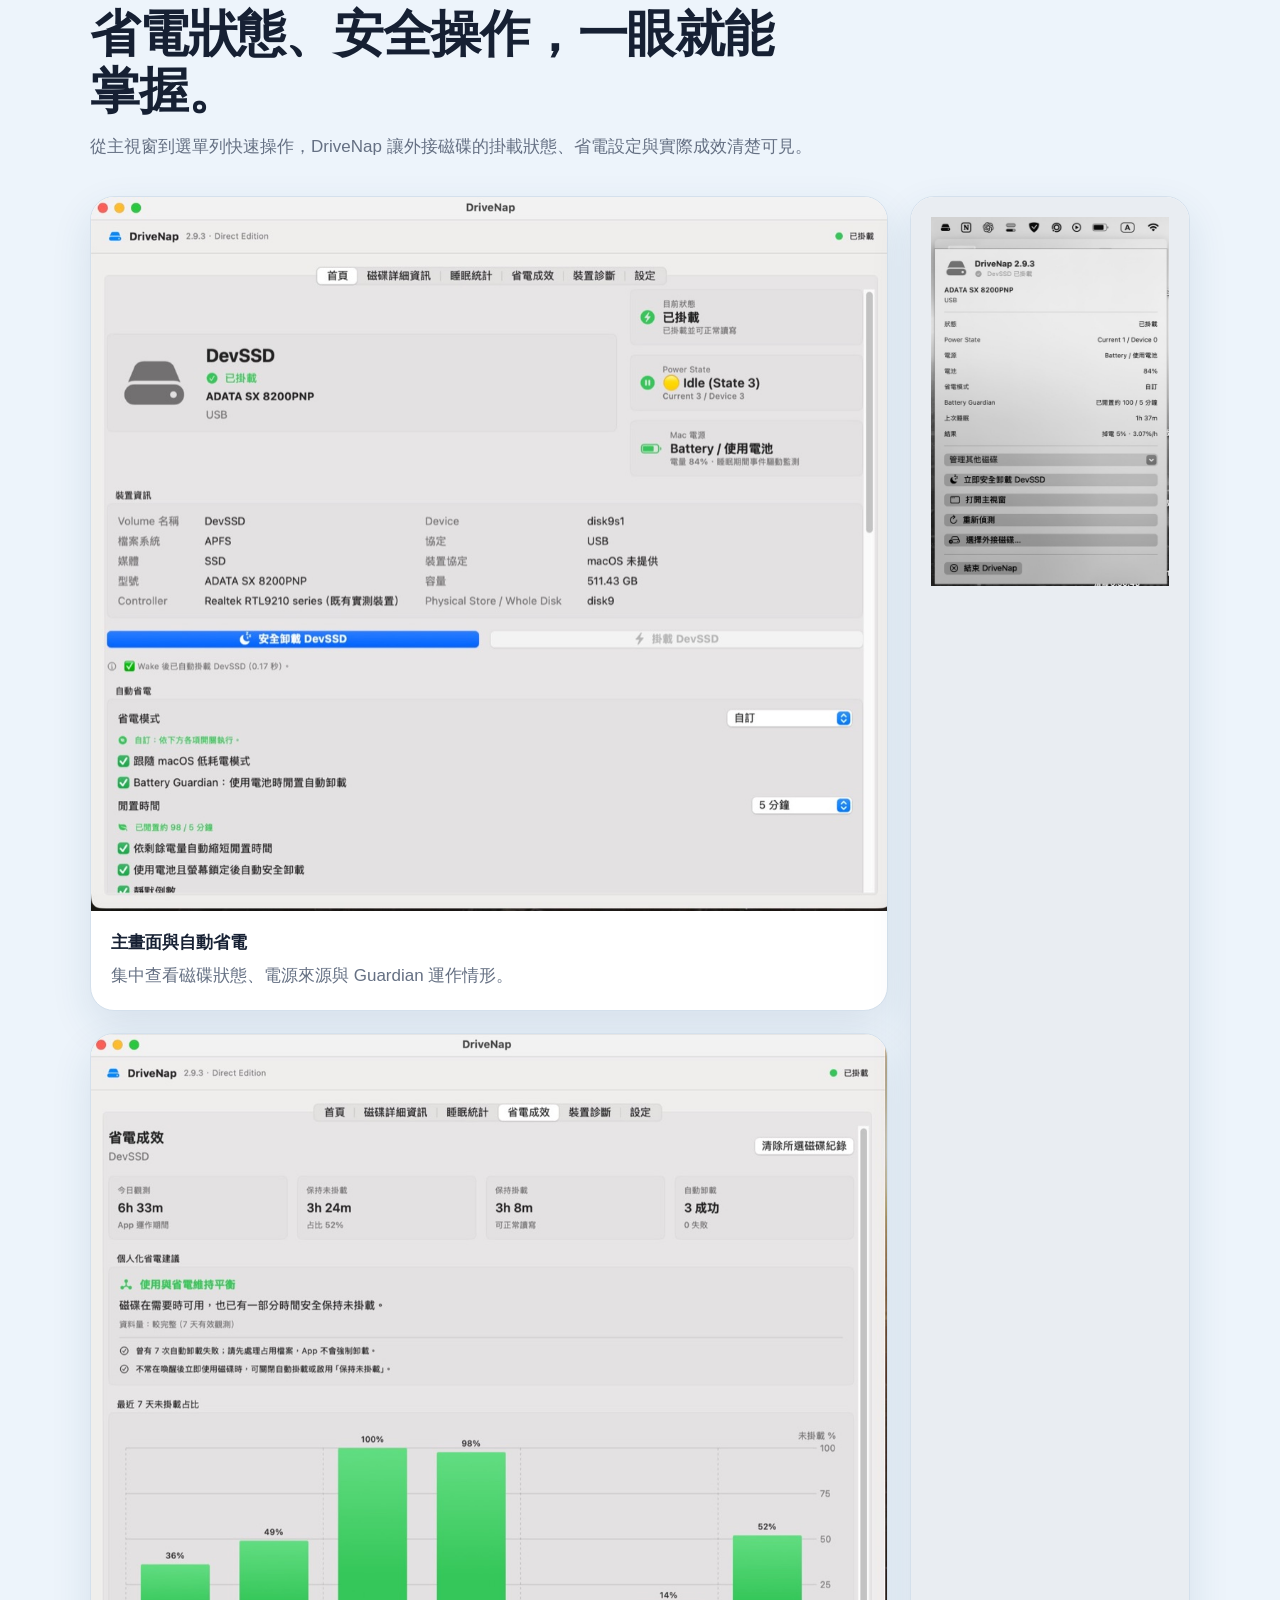
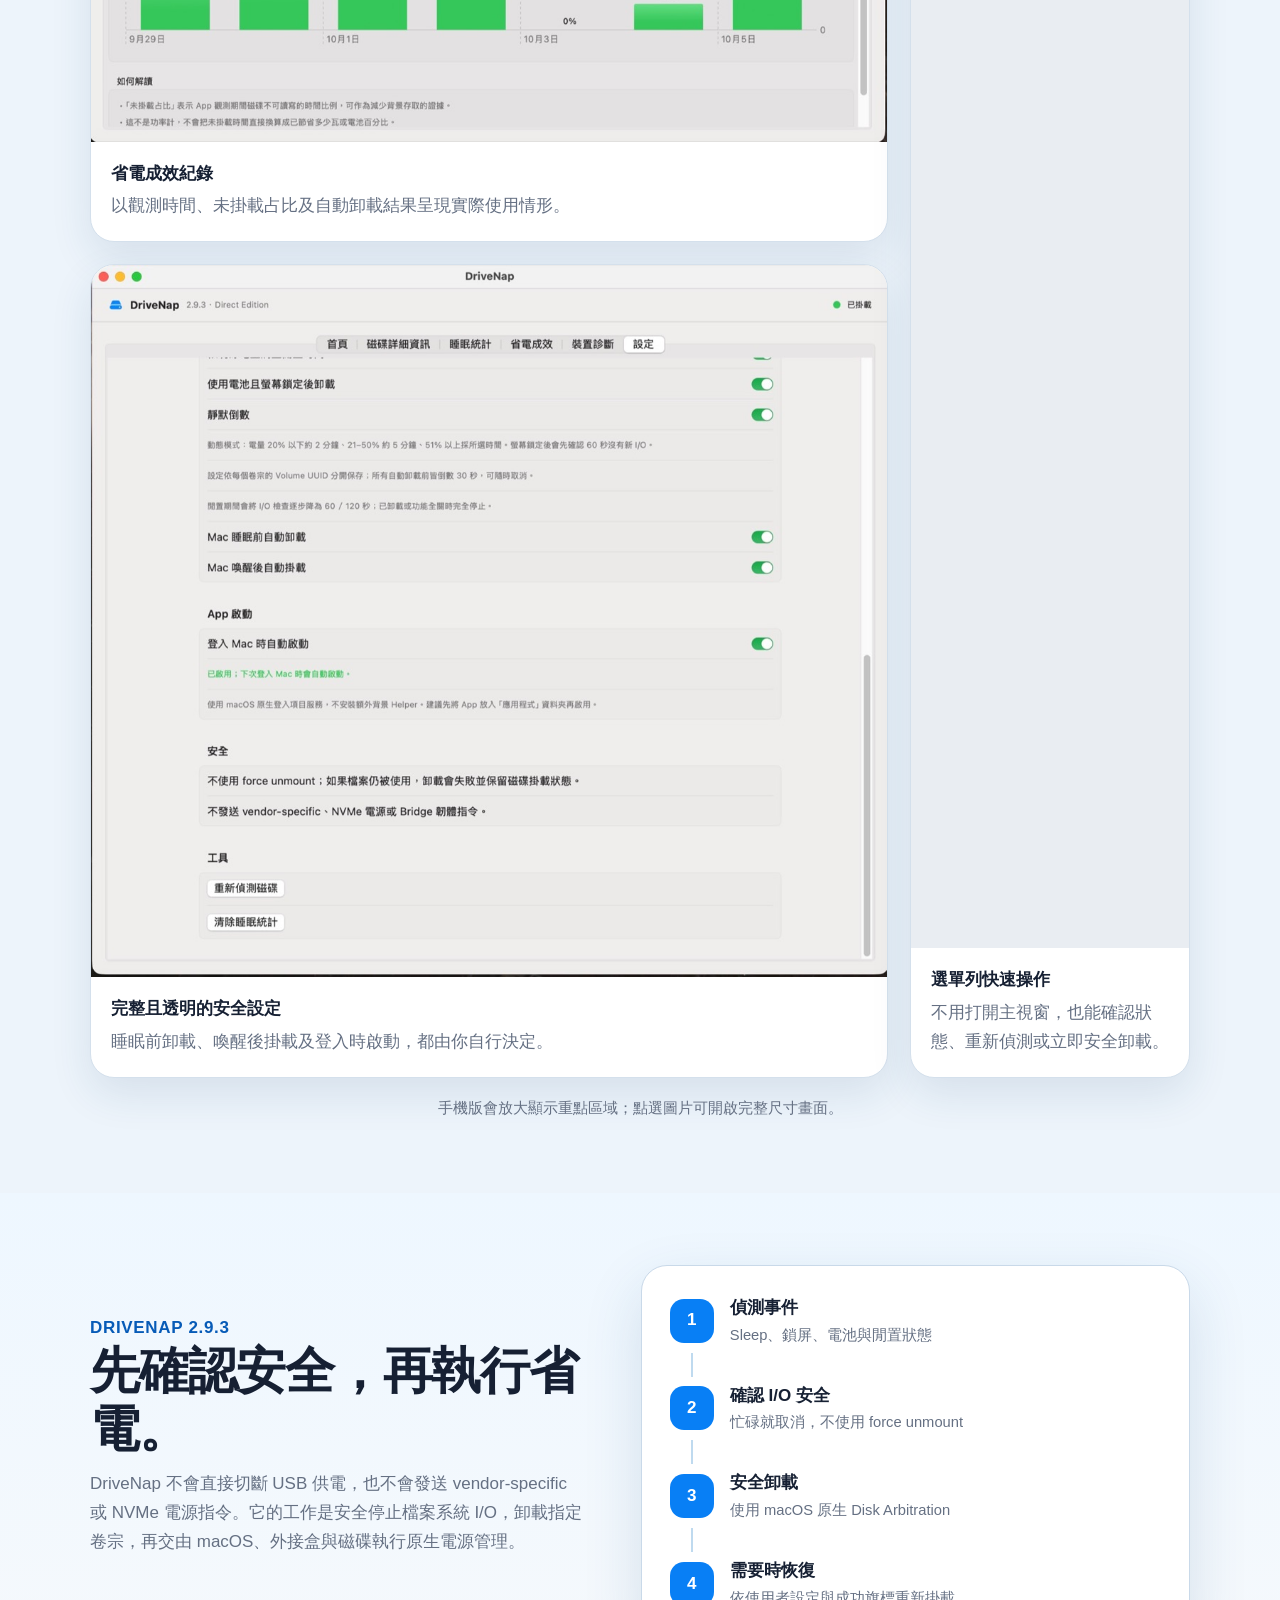
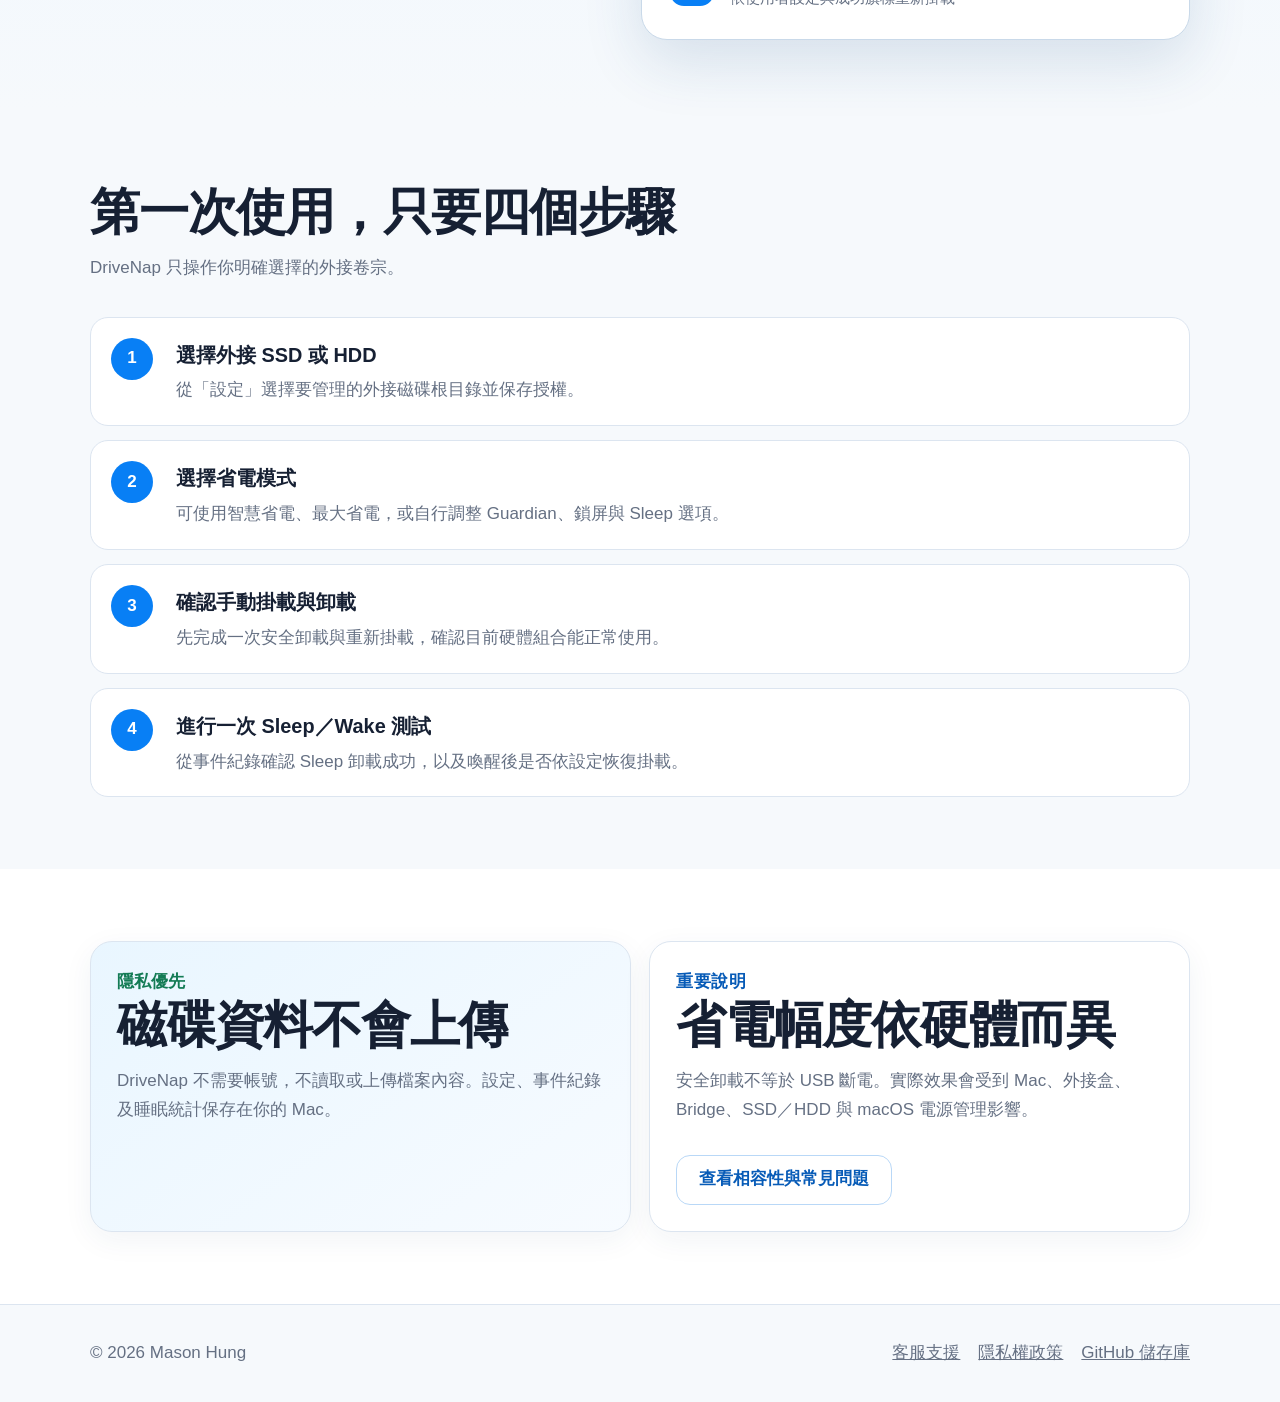
==== commit 9b25920e: "Improve mobile screenshot readability" ====
--- a/docs/index.html
+++ b/docs/index.html
@@ -86,7 +86,7 @@
             <figcaption><strong>選單列快速操作</strong><span>不用打開主視窗，也能確認狀態、重新偵測或立即安全卸載。</span></figcaption>
           </figure>
         </div>
-        <p class="screenshot-note">點選圖片可開啟完整尺寸畫面。</p>
+        <p class="screenshot-note">手機版會放大顯示重點區域；點選圖片可開啟完整尺寸畫面。</p>
       </div>
     </section>
 
--- a/docs/styles.css
+++ b/docs/styles.css
@@ -106,14 +106,20 @@
   .nav-links a[href="#screenshots"] { display: none; }
   .hero { padding: 56px 0 44px; }
   .hero-grid, .product-grid { grid-template-columns: 1fr; gap: 22px; }
-  .hero-art { min-height: 285px; order: -1; }
-  .hero-art::before { width: 260px; height: 260px; }
-  .hero-art img { width: 170px; height: 170px; border-radius: 38px; }
+  .hero-art { min-height: 220px; order: -1; }
+  .hero-art::before { width: 205px; height: 205px; }
+  .hero-art img { width: 132px; height: 132px; border-radius: 30px; }
   .features, .trust { grid-template-columns: 1fr; }
   .screenshot-grid { grid-template-columns: 1fr; }
   .screenshot-wide, .screenshot-menu { grid-column: 1; grid-row: auto; }
+  .screenshot-wide a { display: block; aspect-ratio: 4 / 3; overflow: hidden; }
+  .screenshot-wide img { width: 180%; max-width: none; margin-left: -40%; }
+  .screenshot-card a:hover img { transform: none; }
   .screenshot-menu a { padding: 16px; }
   .screenshot-menu img { width: min(100%, 440px); max-height: none; }
+  .screenshot-card figcaption { padding: 16px 18px 18px; }
+  .screenshot-card figcaption strong { font-size: 1.08rem; }
+  .screenshot-card figcaption span { font-size: .96rem; line-height: 1.55; }
   .section { padding: 52px 0; }
   .footer-row { align-items: flex-start; flex-direction: column; }
   .footer-row nav { margin-left: 0; flex-wrap: wrap; }
